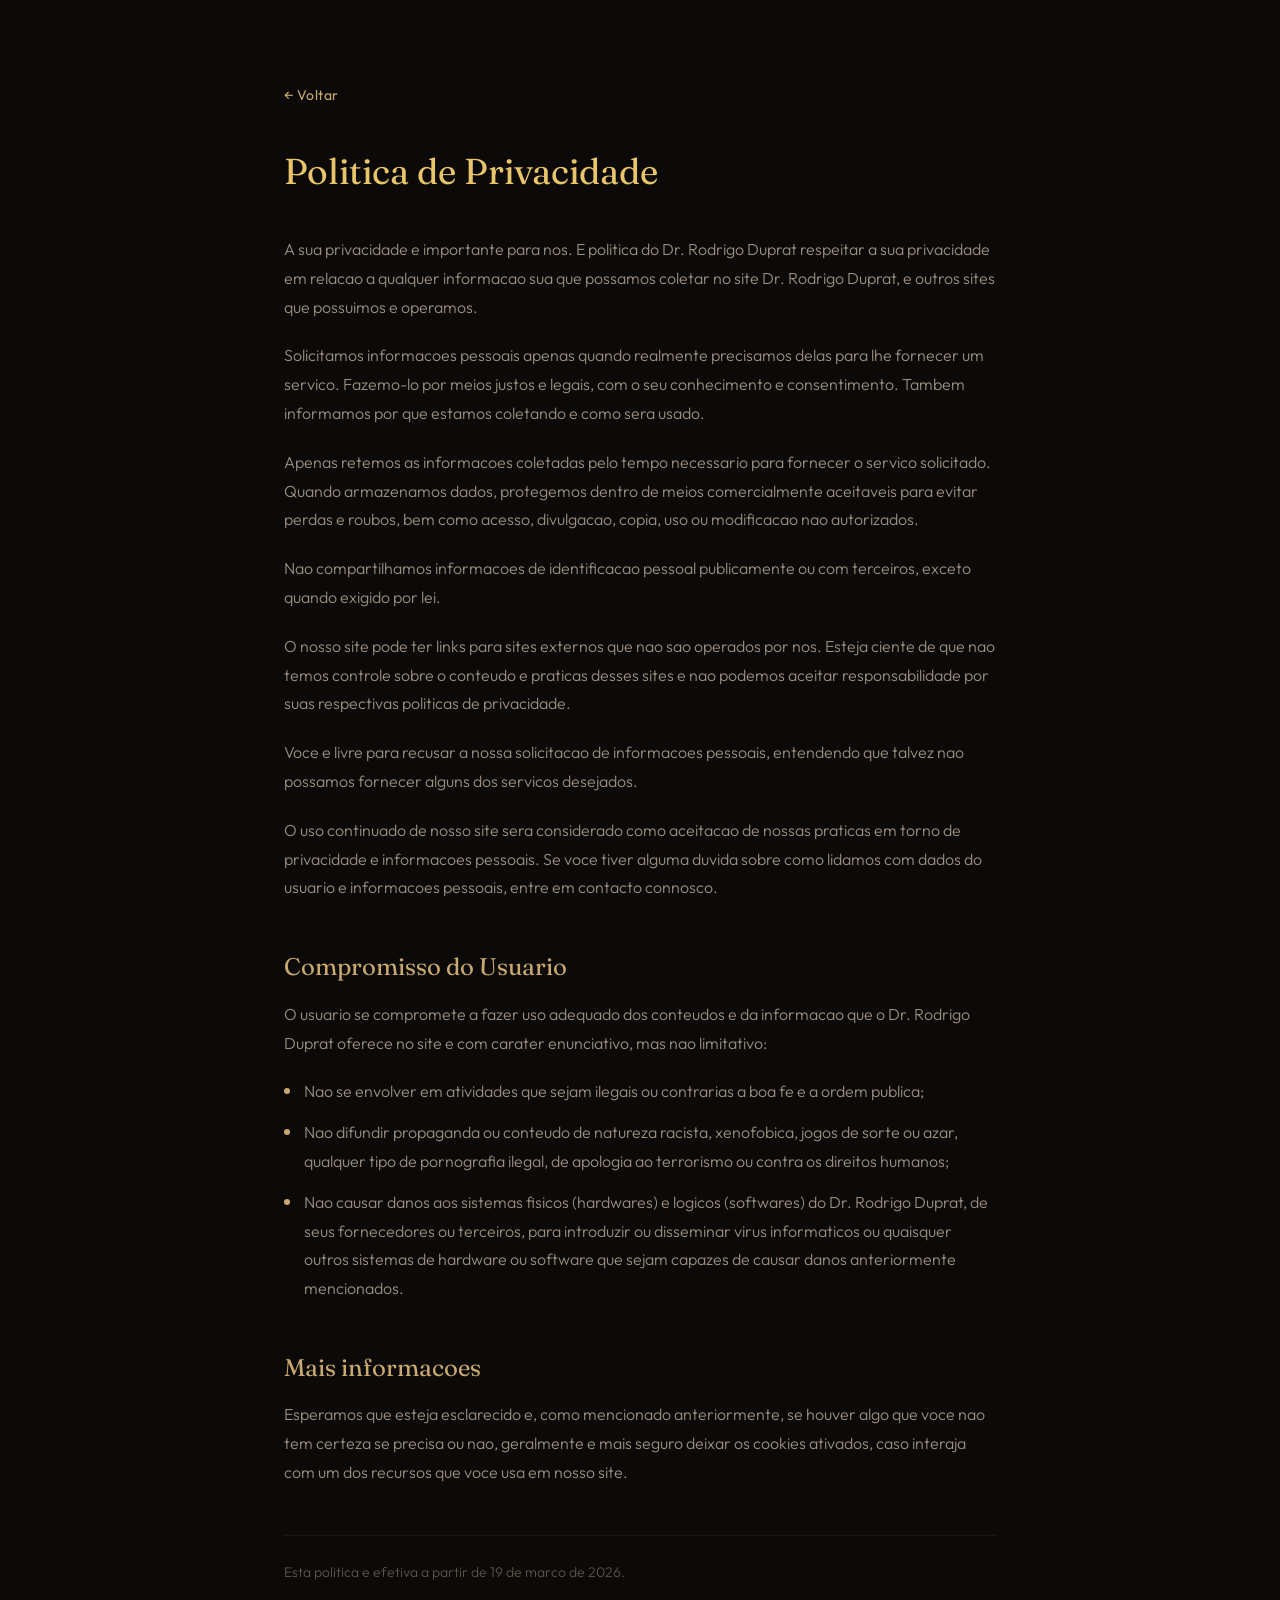
==== politica-de-privacidade/index.html @ 290131a9 "Adiciona página de política de privacidade Co-Authored-By: Claude Opus 4.6 (1M context) <noreply@ant" ====
<!DOCTYPE html>
<html lang="pt-BR">
<head>
  <meta charset="UTF-8">
  <meta name="viewport" content="width=device-width, initial-scale=1.0">
  <title>Politica de Privacidade — Dr. Rodrigo Duprat</title>
  <meta name="robots" content="noindex, nofollow">
  <link rel="preconnect" href="https://fonts.googleapis.com">
  <link rel="preconnect" href="https://fonts.gstatic.com" crossorigin>
  <link href="https://fonts.googleapis.com/css2?family=Fraunces:ital,opsz,wght@0,9..144,400;0,9..144,500;1,9..144,400&family=Outfit:wght@300;400;500&display=swap" rel="stylesheet">
  <style>
    *, *::before, *::after {
      margin: 0;
      padding: 0;
      box-sizing: border-box;
    }

    html {
      -webkit-font-smoothing: antialiased;
      -moz-osx-font-smoothing: grayscale;
    }

    body {
      background: #0c0a08;
      color: #f0ece6;
      font-family: 'Outfit', system-ui, sans-serif;
      font-weight: 300;
      line-height: 1.8;
      font-size: 16px;
    }

    .container {
      max-width: 760px;
      margin: 0 auto;
      padding: 80px 24px;
    }

    h1 {
      font-family: 'Fraunces', Georgia, serif;
      font-weight: 400;
      font-size: clamp(28px, 4vw, 36px);
      color: #e8c46a;
      margin-bottom: 40px;
      line-height: 1.3;
    }

    h2 {
      font-family: 'Fraunces', Georgia, serif;
      font-weight: 400;
      font-size: clamp(20px, 3vw, 24px);
      color: #c9a96f;
      margin-top: 48px;
      margin-bottom: 16px;
      line-height: 1.4;
    }

    p {
      color: #9a8e80;
      margin-bottom: 20px;
    }

    ul {
      list-style: none;
      padding: 0;
      margin-bottom: 20px;
    }

    ul li {
      color: #9a8e80;
      padding-left: 20px;
      position: relative;
      margin-bottom: 12px;
    }

    ul li::before {
      content: '';
      position: absolute;
      left: 0;
      top: 11px;
      width: 6px;
      height: 6px;
      border-radius: 50%;
      background: #c9a96f;
    }

    .back-link {
      display: inline-block;
      margin-bottom: 40px;
      color: #c9a96f;
      text-decoration: none;
      font-size: 14px;
      font-weight: 400;
      letter-spacing: 0.03em;
      transition: color 0.2s;
    }

    .back-link:hover {
      color: #e8c46a;
    }

    .date {
      margin-top: 48px;
      padding-top: 24px;
      border-top: 1px solid rgba(255, 255, 255, 0.06);
      color: #5c5248;
      font-size: 14px;
    }
  </style>
</head>
<body>
  <div class="container">
    <a href="/" class="back-link">&larr; Voltar</a>

    <h1>Politica de Privacidade</h1>

    <p>A sua privacidade e importante para nos. E politica do Dr. Rodrigo Duprat respeitar a sua privacidade em relacao a qualquer informacao sua que possamos coletar no site Dr. Rodrigo Duprat, e outros sites que possuimos e operamos.</p>

    <p>Solicitamos informacoes pessoais apenas quando realmente precisamos delas para lhe fornecer um servico. Fazemo-lo por meios justos e legais, com o seu conhecimento e consentimento. Tambem informamos por que estamos coletando e como sera usado.</p>

    <p>Apenas retemos as informacoes coletadas pelo tempo necessario para fornecer o servico solicitado. Quando armazenamos dados, protegemos dentro de meios comercialmente aceitaveis para evitar perdas e roubos, bem como acesso, divulgacao, copia, uso ou modificacao nao autorizados.</p>

    <p>Nao compartilhamos informacoes de identificacao pessoal publicamente ou com terceiros, exceto quando exigido por lei.</p>

    <p>O nosso site pode ter links para sites externos que nao sao operados por nos. Esteja ciente de que nao temos controle sobre o conteudo e praticas desses sites e nao podemos aceitar responsabilidade por suas respectivas politicas de privacidade.</p>

    <p>Voce e livre para recusar a nossa solicitacao de informacoes pessoais, entendendo que talvez nao possamos fornecer alguns dos servicos desejados.</p>

    <p>O uso continuado de nosso site sera considerado como aceitacao de nossas praticas em torno de privacidade e informacoes pessoais. Se voce tiver alguma duvida sobre como lidamos com dados do usuario e informacoes pessoais, entre em contacto connosco.</p>

    <h2>Compromisso do Usuario</h2>

    <p>O usuario se compromete a fazer uso adequado dos conteudos e da informacao que o Dr. Rodrigo Duprat oferece no site e com carater enunciativo, mas nao limitativo:</p>

    <ul>
      <li>Nao se envolver em atividades que sejam ilegais ou contrarias a boa fe e a ordem publica;</li>
      <li>Nao difundir propaganda ou conteudo de natureza racista, xenofobica, jogos de sorte ou azar, qualquer tipo de pornografia ilegal, de apologia ao terrorismo ou contra os direitos humanos;</li>
      <li>Nao causar danos aos sistemas fisicos (hardwares) e logicos (softwares) do Dr. Rodrigo Duprat, de seus fornecedores ou terceiros, para introduzir ou disseminar virus informaticos ou quaisquer outros sistemas de hardware ou software que sejam capazes de causar danos anteriormente mencionados.</li>
    </ul>

    <h2>Mais informacoes</h2>

    <p>Esperamos que esteja esclarecido e, como mencionado anteriormente, se houver algo que voce nao tem certeza se precisa ou nao, geralmente e mais seguro deixar os cookies ativados, caso interaja com um dos recursos que voce usa em nosso site.</p>

    <p class="date">Esta politica e efetiva a partir de 19 de marco de 2026.</p>
  </div>
</body>
</html>
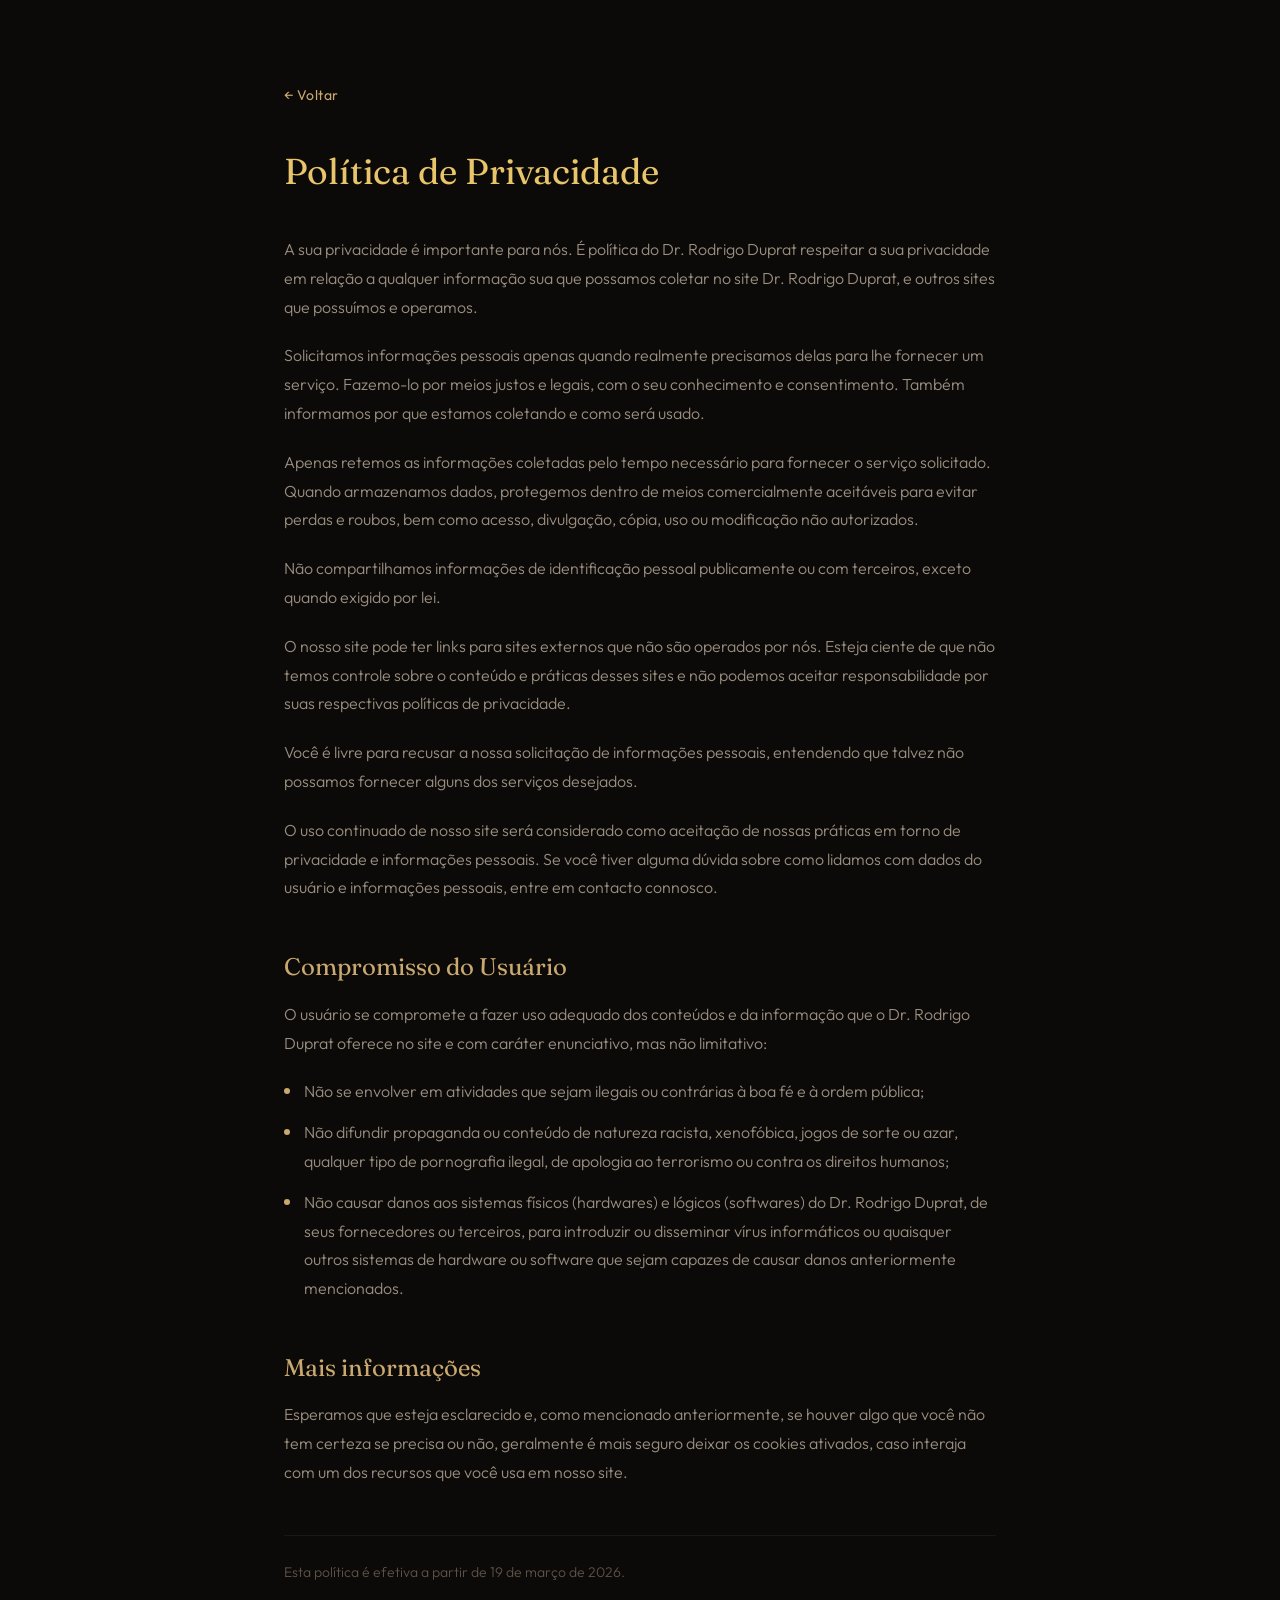
==== commit 7227c8a7: "Corrige acentuação na página de política de privacidade Co-Authored-By: Claude Opus 4.6 (1M context)" ====
--- a/politica-de-privacidade/index.html
+++ b/politica-de-privacidade/index.html
@@ -3,7 +3,7 @@
 <head>
   <meta charset="UTF-8">
   <meta name="viewport" content="width=device-width, initial-scale=1.0">
-  <title>Politica de Privacidade — Dr. Rodrigo Duprat</title>
+  <title>Pol&iacute;tica de Privacidade — Dr. Rodrigo Duprat</title>
   <meta name="robots" content="noindex, nofollow">
   <link rel="preconnect" href="https://fonts.googleapis.com">
   <link rel="preconnect" href="https://fonts.gstatic.com" crossorigin>
@@ -111,37 +111,37 @@
   <div class="container">
     <a href="/" class="back-link">&larr; Voltar</a>
 
-    <h1>Politica de Privacidade</h1>
+    <h1>Pol&iacute;tica de Privacidade</h1>
 
-    <p>A sua privacidade e importante para nos. E politica do Dr. Rodrigo Duprat respeitar a sua privacidade em relacao a qualquer informacao sua que possamos coletar no site Dr. Rodrigo Duprat, e outros sites que possuimos e operamos.</p>
+    <p>A sua privacidade &eacute; importante para n&oacute;s. &Eacute; pol&iacute;tica do Dr. Rodrigo Duprat respeitar a sua privacidade em rela&ccedil;&atilde;o a qualquer informa&ccedil;&atilde;o sua que possamos coletar no site Dr. Rodrigo Duprat, e outros sites que possu&iacute;mos e operamos.</p>
 
-    <p>Solicitamos informacoes pessoais apenas quando realmente precisamos delas para lhe fornecer um servico. Fazemo-lo por meios justos e legais, com o seu conhecimento e consentimento. Tambem informamos por que estamos coletando e como sera usado.</p>
+    <p>Solicitamos informa&ccedil;&otilde;es pessoais apenas quando realmente precisamos delas para lhe fornecer um servi&ccedil;o. Fazemo-lo por meios justos e legais, com o seu conhecimento e consentimento. Tamb&eacute;m informamos por que estamos coletando e como ser&aacute; usado.</p>
 
-    <p>Apenas retemos as informacoes coletadas pelo tempo necessario para fornecer o servico solicitado. Quando armazenamos dados, protegemos dentro de meios comercialmente aceitaveis para evitar perdas e roubos, bem como acesso, divulgacao, copia, uso ou modificacao nao autorizados.</p>
+    <p>Apenas retemos as informa&ccedil;&otilde;es coletadas pelo tempo necess&aacute;rio para fornecer o servi&ccedil;o solicitado. Quando armazenamos dados, protegemos dentro de meios comercialmente aceit&aacute;veis para evitar perdas e roubos, bem como acesso, divulga&ccedil;&atilde;o, c&oacute;pia, uso ou modifica&ccedil;&atilde;o n&atilde;o autorizados.</p>
 
-    <p>Nao compartilhamos informacoes de identificacao pessoal publicamente ou com terceiros, exceto quando exigido por lei.</p>
+    <p>N&atilde;o compartilhamos informa&ccedil;&otilde;es de identifica&ccedil;&atilde;o pessoal publicamente ou com terceiros, exceto quando exigido por lei.</p>
 
-    <p>O nosso site pode ter links para sites externos que nao sao operados por nos. Esteja ciente de que nao temos controle sobre o conteudo e praticas desses sites e nao podemos aceitar responsabilidade por suas respectivas politicas de privacidade.</p>
+    <p>O nosso site pode ter links para sites externos que n&atilde;o s&atilde;o operados por n&oacute;s. Esteja ciente de que n&atilde;o temos controle sobre o conte&uacute;do e pr&aacute;ticas desses sites e n&atilde;o podemos aceitar responsabilidade por suas respectivas pol&iacute;ticas de privacidade.</p>
 
-    <p>Voce e livre para recusar a nossa solicitacao de informacoes pessoais, entendendo que talvez nao possamos fornecer alguns dos servicos desejados.</p>
+    <p>Voc&ecirc; &eacute; livre para recusar a nossa solicita&ccedil;&atilde;o de informa&ccedil;&otilde;es pessoais, entendendo que talvez n&atilde;o possamos fornecer alguns dos servi&ccedil;os desejados.</p>
 
-    <p>O uso continuado de nosso site sera considerado como aceitacao de nossas praticas em torno de privacidade e informacoes pessoais. Se voce tiver alguma duvida sobre como lidamos com dados do usuario e informacoes pessoais, entre em contacto connosco.</p>
+    <p>O uso continuado de nosso site ser&aacute; considerado como aceita&ccedil;&atilde;o de nossas pr&aacute;ticas em torno de privacidade e informa&ccedil;&otilde;es pessoais. Se voc&ecirc; tiver alguma d&uacute;vida sobre como lidamos com dados do usu&aacute;rio e informa&ccedil;&otilde;es pessoais, entre em contacto connosco.</p>
 
-    <h2>Compromisso do Usuario</h2>
+    <h2>Compromisso do Usu&aacute;rio</h2>
 
-    <p>O usuario se compromete a fazer uso adequado dos conteudos e da informacao que o Dr. Rodrigo Duprat oferece no site e com carater enunciativo, mas nao limitativo:</p>
+    <p>O usu&aacute;rio se compromete a fazer uso adequado dos conte&uacute;dos e da informa&ccedil;&atilde;o que o Dr. Rodrigo Duprat oferece no site e com car&aacute;ter enunciativo, mas n&atilde;o limitativo:</p>
 
     <ul>
-      <li>Nao se envolver em atividades que sejam ilegais ou contrarias a boa fe e a ordem publica;</li>
-      <li>Nao difundir propaganda ou conteudo de natureza racista, xenofobica, jogos de sorte ou azar, qualquer tipo de pornografia ilegal, de apologia ao terrorismo ou contra os direitos humanos;</li>
-      <li>Nao causar danos aos sistemas fisicos (hardwares) e logicos (softwares) do Dr. Rodrigo Duprat, de seus fornecedores ou terceiros, para introduzir ou disseminar virus informaticos ou quaisquer outros sistemas de hardware ou software que sejam capazes de causar danos anteriormente mencionados.</li>
+      <li>N&atilde;o se envolver em atividades que sejam ilegais ou contr&aacute;rias &agrave; boa f&eacute; e &agrave; ordem p&uacute;blica;</li>
+      <li>N&atilde;o difundir propaganda ou conte&uacute;do de natureza racista, xenof&oacute;bica, jogos de sorte ou azar, qualquer tipo de pornografia ilegal, de apologia ao terrorismo ou contra os direitos humanos;</li>
+      <li>N&atilde;o causar danos aos sistemas f&iacute;sicos (hardwares) e l&oacute;gicos (softwares) do Dr. Rodrigo Duprat, de seus fornecedores ou terceiros, para introduzir ou disseminar v&iacute;rus inform&aacute;ticos ou quaisquer outros sistemas de hardware ou software que sejam capazes de causar danos anteriormente mencionados.</li>
     </ul>
 
-    <h2>Mais informacoes</h2>
+    <h2>Mais informa&ccedil;&otilde;es</h2>
 
-    <p>Esperamos que esteja esclarecido e, como mencionado anteriormente, se houver algo que voce nao tem certeza se precisa ou nao, geralmente e mais seguro deixar os cookies ativados, caso interaja com um dos recursos que voce usa em nosso site.</p>
+    <p>Esperamos que esteja esclarecido e, como mencionado anteriormente, se houver algo que voc&ecirc; n&atilde;o tem certeza se precisa ou n&atilde;o, geralmente &eacute; mais seguro deixar os cookies ativados, caso interaja com um dos recursos que voc&ecirc; usa em nosso site.</p>
 
-    <p class="date">Esta politica e efetiva a partir de 19 de marco de 2026.</p>
+    <p class="date">Esta pol&iacute;tica &eacute; efetiva a partir de 19 de mar&ccedil;o de 2026.</p>
   </div>
 </body>
 </html>
